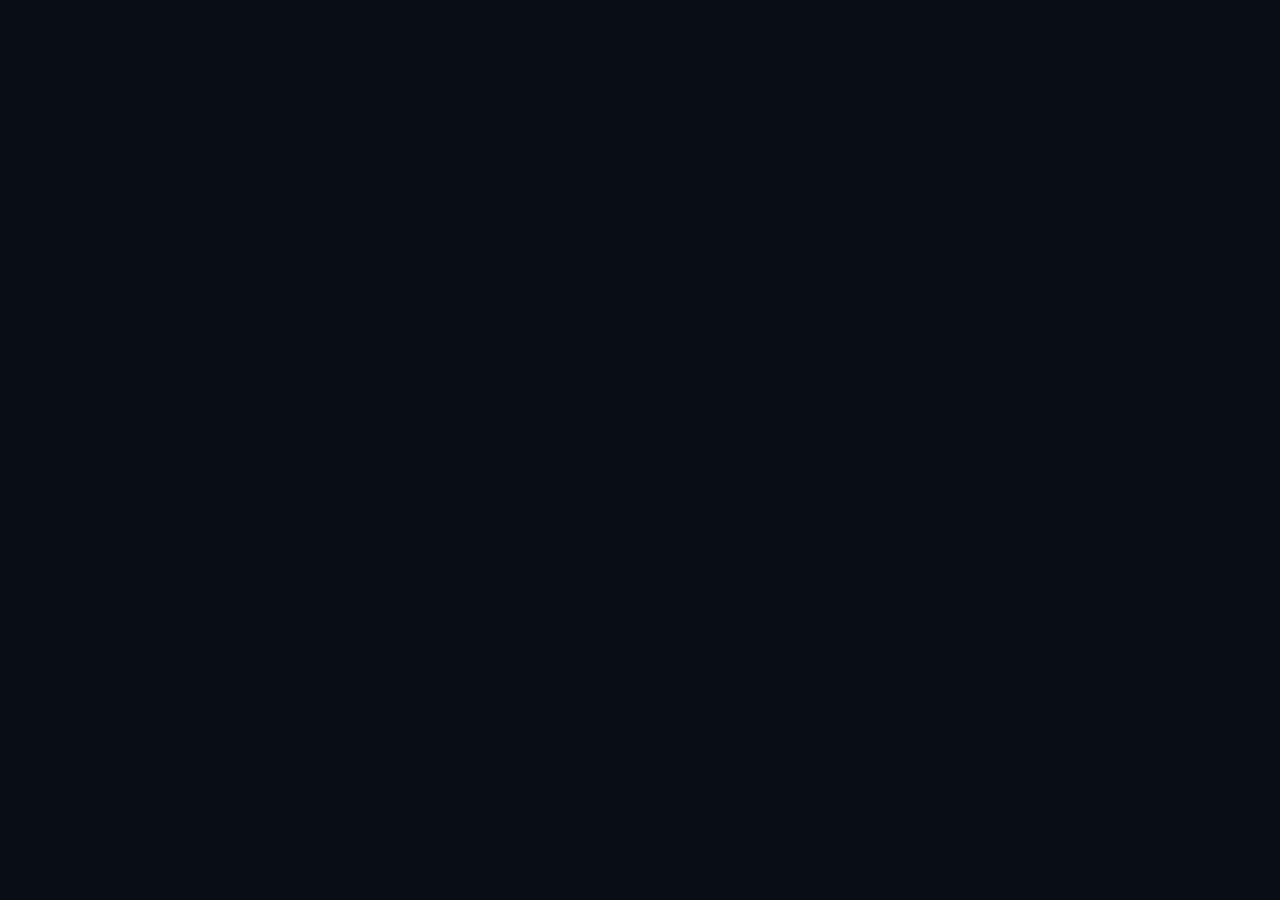
==== index.html @ 7461234a "Update index.html" ====
<!DOCTYPE html>
<html lang="id">
<head>
    <meta charset="UTF-8">
    <meta name="viewport" content="width=device-width, initial-scale=1.0">
    <title>Viralin - Marketplace & Solusi Kampanye UGC Kreator Terbaik</title>
    <style>
        :root {
            --primary: #7c3aed; /* Ungu elektrik Viralin */
            --accent: #ff007f; /* Pink neon Viralin */
            --dark: #090d16;
            --card-bg: #131a2c;
            --text-light: #f8fafc;
            --text-gray: #94a3b8;
            --success: #10b981;
        }

        * {
            margin: 0;
            padding: 0;
            box-sizing: border-box;
            font-family: 'Inter', system-ui, -apple-system, sans-serif;
            scroll-behavior: smooth;
        }

        body {
            background-color: var(--dark);
            color: var(--text-light);
            line-height: 1.6;
        }

        /* Navigasi */
        header {
            background: rgba(9, 13, 22, 0.9);
            padding: 20px 8%;
            display: flex;
            justify-content: space-between;
            align-items: center;
            border-bottom: 1px solid #1e293b;
            position: fixed;
            width: 100%;
            top: 0;
            z-index: 1000;
            backdrop-filter: blur(12px);
        }

        .logo {
            font-size: 26px;
            font-weight: 900;
            color: var(--text-light);
            text-decoration: none;
            letter-spacing: -0.5px;
        }

        .logo span { color: var(--accent); }

        .nav-links a {
            margin-left: 25px;
            text-decoration: none;
            color: var(--text-gray);
            font-weight: 600;
            transition: color 0.3s;
        }

        .nav-links a:hover { color: var(--accent); }

        .btn-nav {
            background: linear-gradient(45px, var(--primary), var(--accent));
            color: white !important;
            padding: 10px 24px;
            border-radius: 50px;
            cursor: pointer;
            border: none;
            font-weight: 700;
        }

        /* Hero Section */
        .hero {
            margin-top: 80px;
            padding: 140px 8% 80px;
            text-align: center;
            background: radial-gradient(circle at top, rgba(124, 58, 237, 0.15) 0%, rgba(9, 13, 22, 0) 60%);
        }

        .hero h1 {
            font-size: 52px;
            font-weight: 900;
            max-width: 900px;
            margin: 0 auto 25px;
            line-height: 1.15;
            letter-spacing: -1px;
        }

        .hero h1 span {
            background: linear-gradient(45px, #38bdf8, var(--accent));
            -webkit-background-clip: text;
            -webkit-text-fill-color: transparent;
        }

        .hero p {
            font-size: 19px;
            color: var(--text-gray);
            max-width: 650px;
            margin: 0 auto 40px;
        }

        .cta-group {
            display: flex;
            justify-content: center;
            gap: 20px;
        }

        .btn {
            display: inline-block;
            padding: 16px 38px;
            text-decoration: none;
            border-radius: 50px;
            font-weight: 700;
            transition: all 0.3s;
            cursor: pointer;
            border: none;
        }

        .btn-brand {
            background-color: transparent;
            color: white;
            border: 2px solid #334155;
        }

        .btn-creator {
            background: linear-gradient(45px, var(--primary), var(--accent));
            color: white;
        }

        .btn:hover { transform: translateY(-3px); opacity: 0.9; }

        /* Brand Landing Bar */
        .brand-landing {
            padding: 40px 8%;
            background: #070b12;
            text-align: center;
            border-bottom: 1px solid #1e293b;
        }

        .brand-landing p {
            font-size: 14px;
            color: var(--text-gray);
            text-transform: uppercase;
            letter-spacing: 2px;
            margin-bottom: 25px;
        }

        .brand-logos {
            display: flex;
            justify-content: center;
            align-items: center;
            gap: 50px;
            flex-wrap: wrap;
            opacity: 0.6;
        }

        .brand-logo-item {
            font-size: 20px;
            font-weight: 700;
            color: var(--text-light);
            letter-spacing: 1px;
        }

        /* Tata Kelola Dua Sisi (Gaya SatuHub) */
        .solutions {
            padding: 100px 8%;
            background: #0c1220;
        }

        .section-title {
            text-align: center;
            font-size: 36px;
            font-weight: 800;
            margin-bottom: 15px;
        }

        .section-subtitle {
            text-align: center;
            color: var(--text-gray);
            margin-bottom: 60px;
        }

        .grid-two-side {
            display: grid;
            grid-template-columns: repeat(auto-fit, minmax(400px, 1fr));
            gap: 40px;
            margin-bottom: 80px;
        }

        .side-card {
            padding: 45px;
            border-radius: 24px;
            background: var(--card-bg);
            border: 1px solid #1e293b;
        }

        .side-card.brand-side { border-top: 5px solid #38bdf8; }
        .side-card.creator-side { border-top: 5px solid var(--accent); }

        .side-card h3 { font-size: 24px; margin-bottom: 20px; }

        .side-card ul { list-style: none; margin-bottom: 35px; }

        .side-card ul li {
            margin-bottom: 15px;
            color: var(--text-gray);
            display: flex;
            align-items: center;
        }

        .side-card ul li::before {
            content: "✦";
            color: var(--accent);
            margin-right: 12px;
        }

        /* Brief UGC & Campaign Section */
        .campaign-grid {
            display: grid;
            grid-template-columns: repeat(auto-fit, minmax(320px, 1fr));
            gap: 30px;
        }

        .campaign-card {
            background: var(--card-bg);
            border: 1px solid #1e293b;
            border-radius: 20px;
            padding: 30px;
            position: relative;
            display: flex;
            flex-direction: column;
            justify-content: space-between;
        }

        .badge-status {
            position: absolute;
            top: 25px;
            right: 30px;
            background: rgba(16, 185, 129, 0.2);
            color: var(--success);
            padding: 4px 12px;
            border-radius: 20px;
            font-size: 12px;
            font-weight: 700;
        }

        .brand-name {
            color: #38bdf8;
            font-size: 14px;
            font-weight: 600;
            margin-bottom: 5px;
        }

        .campaign-title {
            font-size: 20px;
            font-weight: 700;
            margin-bottom: 20px;
        }

        .ugc-brief {
            background: #090d16;
            padding: 15px;
            border-radius: 12px;
            margin-bottom: 20px;
            border-left: 3px solid var(--primary);
        }

        .ugc-brief p { font-size: 13px; color: var(--text-gray); margin-bottom: 5px; }
        .ugc-brief strong { color: var(--text-light); font-size: 13px; }

        .campaign-info {
            border-top: 1px solid #1e293b;
            padding-top: 15px;
            margin-bottom: 20px;
        }

        .info-row {
            display: flex;
            justify-content: space-between;
            font-size: 14px;
            margin-bottom: 8px;
        }

        .info-row span:first-child { color: var(--text-gray); }
        .info-row span:last-child { font-weight: 600; }

        .reward { color: var(--accent); font-weight: 800 !important; }

        /* Pop-up Modal Gateway System */
        .modal-overlay {
            position: fixed;
            top: 0;
            left: 0;
            width: 100%;
            height: 100%;
            background: rgba(5, 7, 12, 0.85);
            backdrop-filter: blur(8px);
            display: none;
            justify-content: center;
            align-items: center;
            z-index: 2000;
        }

        .modal-box {
            background: var(--card-bg);
            border: 2px solid var(--primary);
            padding: 40px;
            border-radius: 24px;
            max-width: 450px;
            width: 90%;
            text-align: center;
            position: relative;
            animation: fadeIn 0.3s ease;
        }

        @keyframes fadeIn {
            from { transform: scale(0.9); opacity: 0; }
            to { transform: scale(1); opacity: 1; }
        }

        .close-modal {
            position: absolute;
            top: 15px;
            right: 20px;
            font-size: 28px;
            color: var(--text-gray);
            cursor: pointer;
        }

        .modal-box h3 { font-size: 24px; margin-bottom: 15px; }
        .modal-box p { color: var(--text-gray); margin-bottom: 30px; }

        .modal-options {
            display: flex;
            flex-direction: column;
            gap: 15px;
        }

        .opt-btn {
            padding: 14px;
            border-radius: 12px;
            font-weight: 700;
            text-decoration: none;
            display: block;
            transition: all 0.2s;
        }

        .opt-register { background: var(--primary); color: white; }
        .opt-login { background: transparent; color: white; border: 2px solid #334155; }
        .opt-register:hover { background: #6d28d9; }
        .opt-login:hover { background: #1e293b; }

        footer {
            background: var(--dark);
            color: var(--text-gray);
            text-align: center;
            padding: 40px 20px;
            font-size: 14px;
            border-top: 1px solid #1e293b;
        }

        footer p span { color: var(--accent); font-weight: bold; }
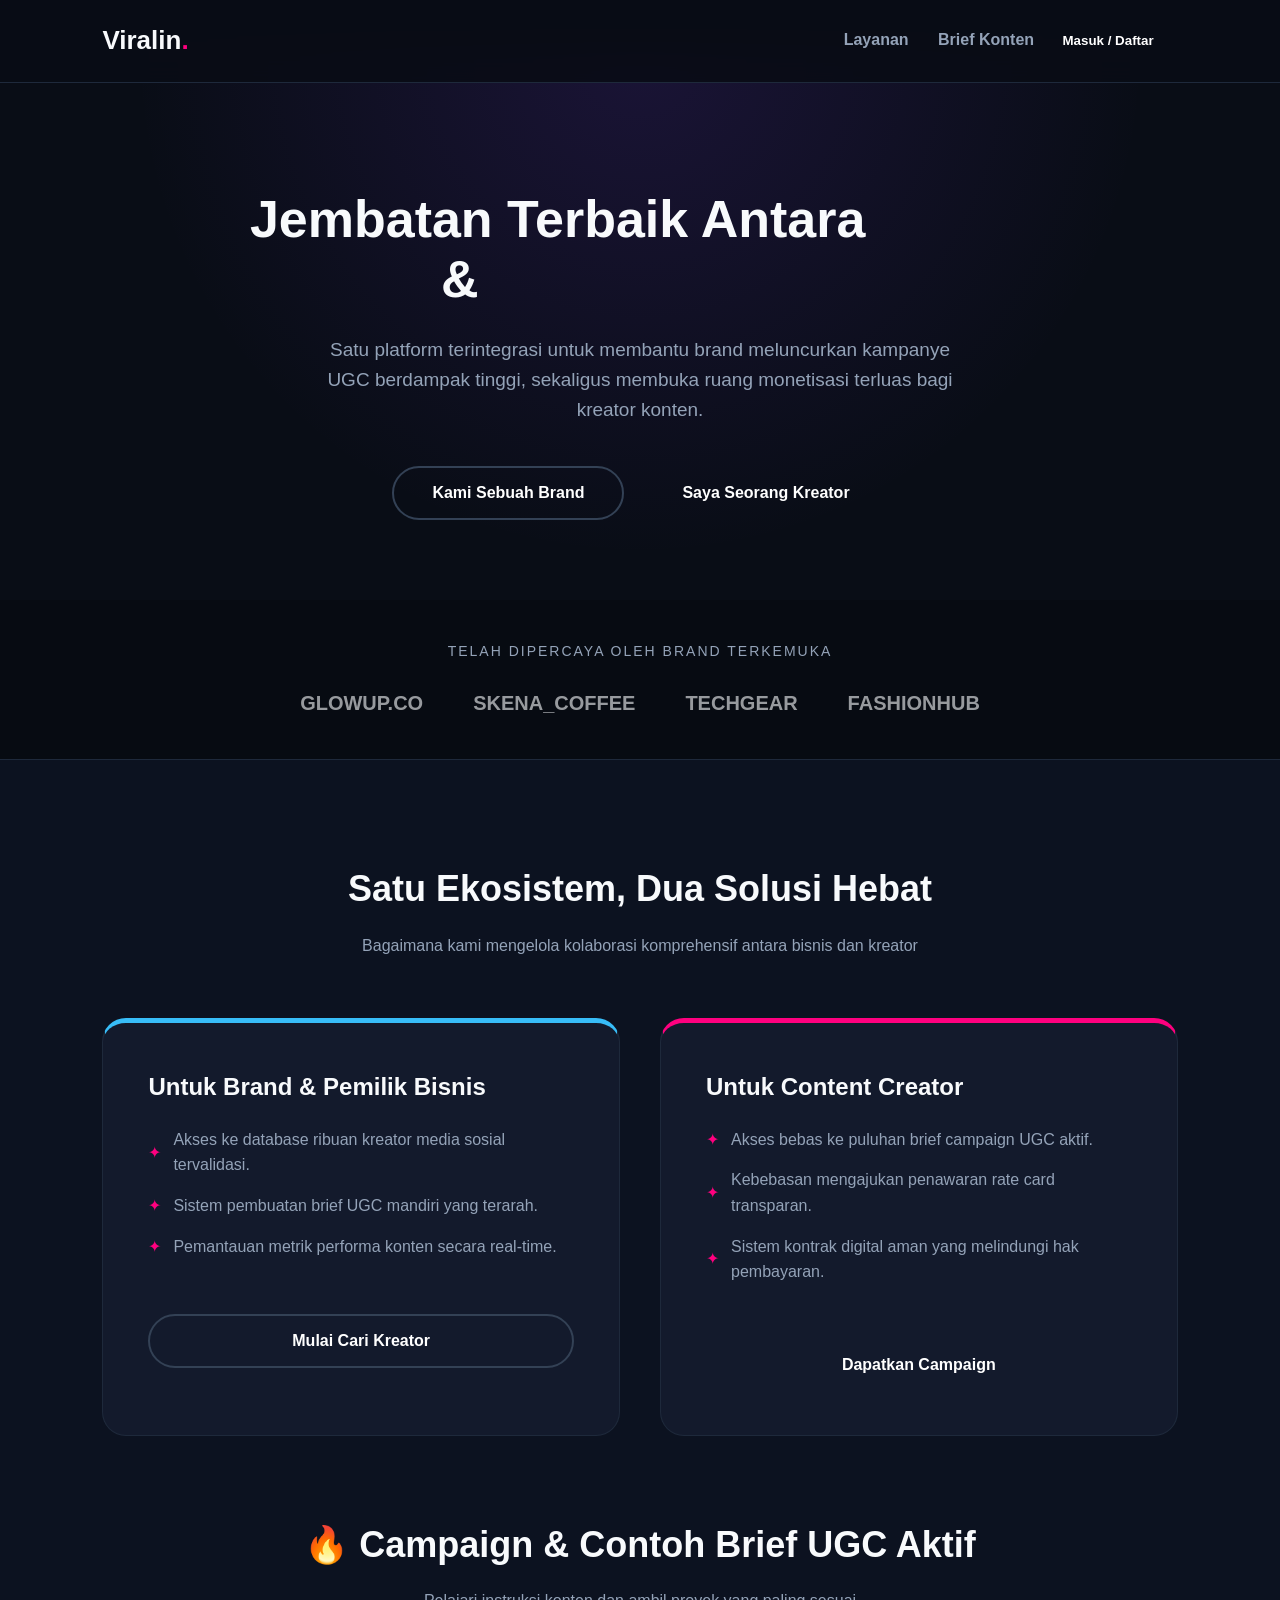
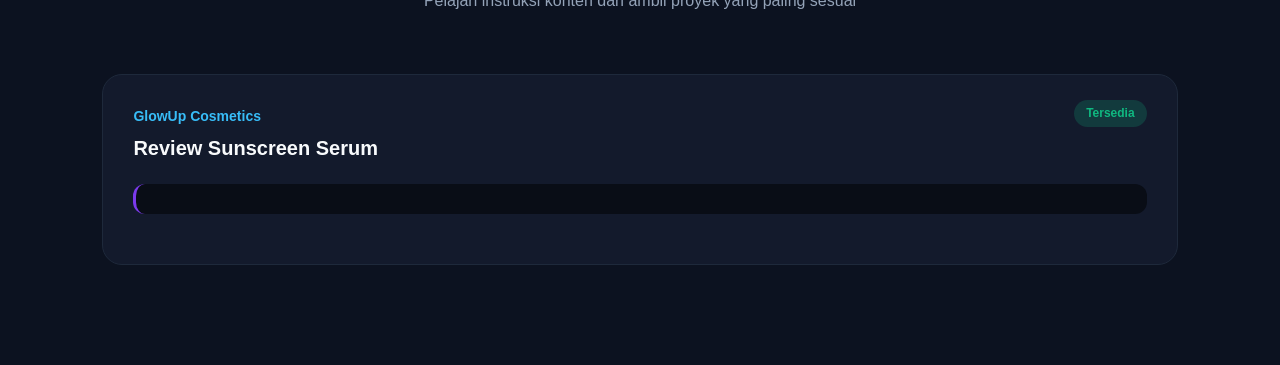
==== commit bbe62c5c: "Update index.html" ====
--- a/index.html
+++ b/index.html
@@ -3,365 +3,136 @@
 <head>
     <meta charset="UTF-8">
     <meta name="viewport" content="width=device-width, initial-scale=1.0">
-    <title>Viralin - Marketplace & Solusi Kampanye UGC Kreator Terbaik</title>
+    <title>Viralin - Jembatan Brand & Content Creator Terbesar</title>
     <style>
         :root {
-            --primary: #7c3aed; /* Ungu elektrik Viralin */
-            --accent: #ff007f; /* Pink neon Viralin */
+            --primary: #7c3aed;
+            --accent: #ff007f;
             --dark: #090d16;
             --card-bg: #131a2c;
             --text-light: #f8fafc;
             --text-gray: #94a3b8;
             --success: #10b981;
         }
-
-        * {
-            margin: 0;
-            padding: 0;
-            box-sizing: border-box;
-            font-family: 'Inter', system-ui, -apple-system, sans-serif;
-            scroll-behavior: smooth;
-        }
-
-        body {
-            background-color: var(--dark);
-            color: var(--text-light);
-            line-height: 1.6;
-        }
-
-        /* Navigasi */
-        header {
-            background: rgba(9, 13, 22, 0.9);
-            padding: 20px 8%;
-            display: flex;
-            justify-content: space-between;
-            align-items: center;
-            border-bottom: 1px solid #1e293b;
-            position: fixed;
-            width: 100%;
-            top: 0;
-            z-index: 1000;
-            backdrop-filter: blur(12px);
-        }
-
-        .logo {
-            font-size: 26px;
-            font-weight: 900;
-            color: var(--text-light);
-            text-decoration: none;
-            letter-spacing: -0.5px;
-        }
-
+        * { margin: 0; padding: 0; box-sizing: border-box; font-family: 'Inter', sans-serif; scroll-behavior: smooth; }
+        body { background-color: var(--dark); color: var(--text-light); line-height: 1.6; }
+        header { background: rgba(9, 13, 22, 0.9); padding: 20px 8%; display: flex; justify-content: space-between; align-items: center; border-bottom: 1px solid #1e293b; position: fixed; width: 100%; top: 0; z-index: 1000; backdrop-filter: blur(12px); }
+        .logo { font-size: 26px; font-weight: 900; color: var(--text-light); text-decoration: none; }
         .logo span { color: var(--accent); }
-
-        .nav-links a {
-            margin-left: 25px;
-            text-decoration: none;
-            color: var(--text-gray);
-            font-weight: 600;
-            transition: color 0.3s;
-        }
-
+        .nav-links a { margin-left: 25px; text-decoration: none; color: var(--text-gray); font-weight: 600; }
         .nav-links a:hover { color: var(--accent); }
-
-        .btn-nav {
-            background: linear-gradient(45px, var(--primary), var(--accent));
-            color: white !important;
-            padding: 10px 24px;
-            border-radius: 50px;
-            cursor: pointer;
-            border: none;
-            font-weight: 700;
-        }
-
-        /* Hero Section */
-        .hero {
-            margin-top: 80px;
-            padding: 140px 8% 80px;
-            text-align: center;
-            background: radial-gradient(circle at top, rgba(124, 58, 237, 0.15) 0%, rgba(9, 13, 22, 0) 60%);
-        }
-
-        .hero h1 {
-            font-size: 52px;
-            font-weight: 900;
-            max-width: 900px;
-            margin: 0 auto 25px;
-            line-height: 1.15;
-            letter-spacing: -1px;
-        }
-
-        .hero h1 span {
-            background: linear-gradient(45px, #38bdf8, var(--accent));
-            -webkit-background-clip: text;
-            -webkit-text-fill-color: transparent;
-        }
-
-        .hero p {
-            font-size: 19px;
-            color: var(--text-gray);
-            max-width: 650px;
-            margin: 0 auto 40px;
-        }
-
-        .cta-group {
-            display: flex;
-            justify-content: center;
-            gap: 20px;
-        }
-
-        .btn {
-            display: inline-block;
-            padding: 16px 38px;
-            text-decoration: none;
-            border-radius: 50px;
-            font-weight: 700;
-            transition: all 0.3s;
-            cursor: pointer;
-            border: none;
-        }
-
-        .btn-brand {
-            background-color: transparent;
-            color: white;
-            border: 2px solid #334155;
-        }
-
-        .btn-creator {
-            background: linear-gradient(45px, var(--primary), var(--accent));
-            color: white;
-        }
-
+        .btn-nav { background: linear-gradient(45px, var(--primary), var(--accent)); color: white; padding: 10px 24px; border-radius: 50px; cursor: pointer; border: none; font-weight: 700; }
+        .hero { padding: 140px 8% 80px; text-align: center; background: radial-gradient(circle at top, rgba(124, 58, 237, 0.15) 0%, rgba(9, 13, 22, 0) 60%); margin-top: 50px; }
+        .hero h1 { font-size: 52px; font-weight: 900; max-width: 900px; margin: 0 auto 25px; line-height: 1.15; }
+        .hero h1 span { background: linear-gradient(45px, #38bdf8, var(--accent)); -webkit-background-clip: text; -webkit-text-fill-color: transparent; }
+        .hero p { font-size: 19px; color: var(--text-gray); max-width: 650px; margin: 0 auto 40px; }
+        .cta-group { display: flex; justify-content: center; gap: 20px; }
+        .btn { display: inline-block; padding: 16px 38px; text-decoration: none; border-radius: 50px; font-weight: 700; transition: all 0.3s; cursor: pointer; border: none; font-size: 16px; }
+        .btn-brand { background-color: transparent; color: white; border: 2px solid #334155; }
+        .btn-creator { background: linear-gradient(45px, var(--primary), var(--accent)); color: white; }
         .btn:hover { transform: translateY(-3px); opacity: 0.9; }
-
-        /* Brand Landing Bar */
-        .brand-landing {
-            padding: 40px 8%;
-            background: #070b12;
-            text-align: center;
-            border-bottom: 1px solid #1e293b;
-        }
-
-        .brand-landing p {
-            font-size: 14px;
-            color: var(--text-gray);
-            text-transform: uppercase;
-            letter-spacing: 2px;
-            margin-bottom: 25px;
-        }
-
-        .brand-logos {
-            display: flex;
-            justify-content: center;
-            align-items: center;
-            gap: 50px;
-            flex-wrap: wrap;
-            opacity: 0.6;
-        }
-
-        .brand-logo-item {
-            font-size: 20px;
-            font-weight: 700;
-            color: var(--text-light);
-            letter-spacing: 1px;
-        }
-
-        /* Tata Kelola Dua Sisi (Gaya SatuHub) */
-        .solutions {
-            padding: 100px 8%;
-            background: #0c1220;
-        }
-
-        .section-title {
-            text-align: center;
-            font-size: 36px;
-            font-weight: 800;
-            margin-bottom: 15px;
-        }
-
-        .section-subtitle {
-            text-align: center;
-            color: var(--text-gray);
-            margin-bottom: 60px;
-        }
-
-        .grid-two-side {
-            display: grid;
-            grid-template-columns: repeat(auto-fit, minmax(400px, 1fr));
-            gap: 40px;
-            margin-bottom: 80px;
-        }
-
-        .side-card {
-            padding: 45px;
-            border-radius: 24px;
-            background: var(--card-bg);
-            border: 1px solid #1e293b;
-        }
-
+        .brand-landing { padding: 40px 8%; background: #070b12; text-align: center; border-bottom: 1px solid #1e293b; }
+        .brand-landing p { font-size: 14px; color: var(--text-gray); text-transform: uppercase; letter-spacing: 2px; margin-bottom: 25px; }
+        .brand-logos { display: flex; justify-content: center; gap: 50px; flex-wrap: wrap; opacity: 0.6; }
+        .brand-logo-item { font-size: 20px; font-weight: 700; color: var(--text-light); }
+        .solutions { padding: 100px 8%; background: #0c1220; }
+        .section-title { text-align: center; font-size: 36px; font-weight: 800; margin-bottom: 15px; }
+        .section-subtitle { text-align: center; color: var(--text-gray); margin-bottom: 60px; }
+        .grid-two-side { display: grid; grid-template-columns: repeat(auto-fit, minmax(400px, 1fr)); gap: 40px; margin-bottom: 80px; }
+        .side-card { padding: 45px; border-radius: 24px; background: var(--card-bg); border: 1px solid #1e293b; }
         .side-card.brand-side { border-top: 5px solid #38bdf8; }
         .side-card.creator-side { border-top: 5px solid var(--accent); }
-
         .side-card h3 { font-size: 24px; margin-bottom: 20px; }
-
         .side-card ul { list-style: none; margin-bottom: 35px; }
-
-        .side-card ul li {
-            margin-bottom: 15px;
-            color: var(--text-gray);
-            display: flex;
-            align-items: center;
-        }
-
-        .side-card ul li::before {
-            content: "✦";
-            color: var(--accent);
-            margin-right: 12px;
-        }
-
-        /* Brief UGC & Campaign Section */
-        .campaign-grid {
-            display: grid;
-            grid-template-columns: repeat(auto-fit, minmax(320px, 1fr));
-            gap: 30px;
-        }
-
-        .campaign-card {
-            background: var(--card-bg);
-            border: 1px solid #1e293b;
-            border-radius: 20px;
-            padding: 30px;
-            position: relative;
-            display: flex;
-            flex-direction: column;
-            justify-content: space-between;
-        }
-
-        .badge-status {
-            position: absolute;
-            top: 25px;
-            right: 30px;
-            background: rgba(16, 185, 129, 0.2);
-            color: var(--success);
-            padding: 4px 12px;
-            border-radius: 20px;
-            font-size: 12px;
-            font-weight: 700;
-        }
-
-        .brand-name {
-            color: #38bdf8;
-            font-size: 14px;
-            font-weight: 600;
-            margin-bottom: 5px;
-        }
-
-        .campaign-title {
-            font-size: 20px;
-            font-weight: 700;
-            margin-bottom: 20px;
-        }
-
-        .ugc-brief {
-            background: #090d16;
-            padding: 15px;
-            border-radius: 12px;
-            margin-bottom: 20px;
-            border-left: 3px solid var(--primary);
-        }
-
+        .side-card ul li { margin-bottom: 15px; color: var(--text-gray); display: flex; align-items: center; }
+        .side-card ul li::before { content: "✦"; color: var(--accent); margin-right: 12px; }
+        .campaign-grid { display: grid; grid-template-columns: repeat(auto-fit, minmax(320px, 1fr)); gap: 30px; }
+        .campaign-card { background: var(--card-bg); border: 1px solid #1e293b; border-radius: 20px; padding: 30px; position: relative; display: flex; flex-direction: column; justify-content: space-between; }
+        .badge-status { position: absolute; top: 25px; right: 30px; background: rgba(16, 185, 129, 0.2); color: var(--success); padding: 4px 12px; border-radius: 20px; font-size: 12px; font-weight: 700; }
+        .brand-name { color: #38bdf8; font-size: 14px; font-weight: 600; margin-bottom: 5px; }
+        .campaign-title { font-size: 20px; font-weight: 700; margin-bottom: 20px; }
+        .ugc-brief { background: #090d16; padding: 15px; border-radius: 12px; margin-bottom: 20px; border-left: 3px solid var(--primary); }
         .ugc-brief p { font-size: 13px; color: var(--text-gray); margin-bottom: 5px; }
         .ugc-brief strong { color: var(--text-light); font-size: 13px; }
-
-        .campaign-info {
-            border-top: 1px solid #1e293b;
-            padding-top: 15px;
-            margin-bottom: 20px;
-        }
-
-        .info-row {
-            display: flex;
-            justify-content: space-between;
-            font-size: 14px;
-            margin-bottom: 8px;
-        }
-
+        .campaign-info { border-top: 1px solid #1e293b; padding-top: 15px; margin-bottom: 20px; }
+        .info-row { display: flex; justify-content: space-between; font-size: 14px; margin-bottom: 8px; }
         .info-row span:first-child { color: var(--text-gray); }
         .info-row span:last-child { font-weight: 600; }
-
         .reward { color: var(--accent); font-weight: 800 !important; }
-
-        /* Pop-up Modal Gateway System */
-        .modal-overlay {
-            position: fixed;
-            top: 0;
-            left: 0;
-            width: 100%;
-            height: 100%;
-            background: rgba(5, 7, 12, 0.85);
-            backdrop-filter: blur(8px);
-            display: none;
-            justify-content: center;
-            align-items: center;
-            z-index: 2000;
-        }
-
-        .modal-box {
-            background: var(--card-bg);
-            border: 2px solid var(--primary);
-            padding: 40px;
-            border-radius: 24px;
-            max-width: 450px;
-            width: 90%;
-            text-align: center;
-            position: relative;
-            animation: fadeIn 0.3s ease;
-        }
-
-        @keyframes fadeIn {
-            from { transform: scale(0.9); opacity: 0; }
-            to { transform: scale(1); opacity: 1; }
-        }
-
-        .close-modal {
-            position: absolute;
-            top: 15px;
-            right: 20px;
-            font-size: 28px;
-            color: var(--text-gray);
-            cursor: pointer;
-        }
-
+        .modal-overlay { position: fixed; top: 0; left: 0; width: 100%; height: 100%; background: rgba(5, 7, 12, 0.85); backdrop-filter: blur(8px); display: none; justify-content: center; align-items: center; z-index: 2000; }
+        .modal-box { background: var(--card-bg); border: 2px solid var(--primary); padding: 40px; border-radius: 24px; max-width: 450px; width: 90%; text-align: center; position: relative; }
+        .close-modal { position: absolute; top: 15px; right: 20px; font-size: 28px; color: var(--text-gray); cursor: pointer; }
         .modal-box h3 { font-size: 24px; margin-bottom: 15px; }
         .modal-box p { color: var(--text-gray); margin-bottom: 30px; }
-
-        .modal-options {
-            display: flex;
-            flex-direction: column;
-            gap: 15px;
-        }
-
-        .opt-btn {
-            padding: 14px;
-            border-radius: 12px;
-            font-weight: 700;
-            text-decoration: none;
-            display: block;
-            transition: all 0.2s;
-        }
-
+        .modal-options { display: flex; flex-direction: column; gap: 15px; }
+        .opt-btn { padding: 14px; border-radius: 12px; font-weight: 700; text-decoration: none; display: block; text-align: center; }
         .opt-register { background: var(--primary); color: white; }
         .opt-login { background: transparent; color: white; border: 2px solid #334155; }
-        .opt-register:hover { background: #6d28d9; }
-        .opt-login:hover { background: #1e293b; }
+        footer { background: var(--dark); color: var(--text-gray); text-align: center; padding: 40px 20px; font-size: 14px; border-top: 1px solid #1e293b; }
+        footer p span { color: var(--accent); font-weight: bold; }
+        @media (max-width: 768px) { .nav-links { display: none; } .hero h1 { font-size: 34px; } .grid-two-side { grid-template-columns: 1fr; } }
+    </style>
+</head>
+<body>
 
-        footer {
-            background: var(--dark);
-            color: var(--text-gray);
-            text-align: center;
-            padding: 40px 20px;
-            font-size: 14px;
-            border-top: 1px solid #1e293b;
-        }
+    <header>
+        <a href="#" class="logo">Viralin<span>.</span></a>
+        <nav class="nav-links">
+            <a href="#solusi">Layanan</a>
+            <a href="#campaign">Brief Konten</a>
+            <button class="btn-nav" onclick="openGate('Pengguna')">Masuk / Daftar</button>
+        </nav>
+    </header>
 
-        footer p span { color: var(--accent); font-weight: bold; }
+    <section class="hero">
+        <h1>Jembatan Terbaik Antara <span>Brand Hebat</span> & <span>Kreator Konten Viral</span></h1>
+        <p>Satu platform terintegrasi untuk membantu brand meluncurkan kampanye UGC berdampak tinggi, sekaligus membuka ruang monetisasi terluas bagi kreator konten.</p>
+        <div class="cta-group">
+            <button class="btn btn-brand" onclick="openGate('Brand')">Kami Sebuah Brand</button>
+            <button class="btn btn-creator" onclick="openGate('Kreator')">Saya Seorang Kreator</button>
+        </div>
+    </section>
+
+    <section class="brand-landing">
+        <p>Telah Dipercaya oleh Brand Terkemuka</p>
+        <div class="brand-logos">
+            <div class="brand-logo-item">GLOWUP.CO</div>
+            <div class="brand-logo-item">SKENA_COFFEE</div>
+            <div class="brand-logo-item">TECHGEAR</div>
+            <div class="brand-logo-item">FASHIONHUB</div>
+        </div>
+    </section>
+
+    <section class="solutions" id="solusi">
+        <h2 class="section-title">Satu Ekosistem, Dua Solusi Hebat</h2>
+        <p class="section-subtitle">Bagaimana kami mengelola kolaborasi komprehensif antara bisnis dan kreator</p>
+        <div class="grid-two-side">
+            <div class="side-card brand-side">
+                <h3>Untuk Brand & Pemilik Bisnis</h3>
+                <ul>
+                    <li>Akses ke database ribuan kreator media sosial tervalidasi.</li>
+                    <li>Sistem pembuatan brief UGC mandiri yang terarah.</li>
+                    <li>Pemantauan metrik performa konten secara real-time.</li>
+                </ul>
+                <button class="btn btn-brand" style="width:100%; margin-top:20px;" onclick="openGate('Brand')">Mulai Cari Kreator</button>
+            </div>
+            <div class="side-card creator-side">
+                <h3>Untuk Content Creator</h3>
+                <ul>
+                    <li>Akses bebas ke puluhan brief campaign UGC aktif.</li>
+                    <li>Kebebasan mengajukan penawaran rate card transparan.</li>
+                    <li>Sistem kontrak digital aman yang melindungi hak pembayaran.</li>
+                </ul>
+                <button class="btn btn-creator" style="width:100%; margin-top:20px;" onclick="openGate('Kreator')">Dapatkan Campaign</button>
+            </div>
+        </div>
+
+        <h2 class="section-title" id="campaign">🔥 Campaign & Contoh Brief UGC Aktif</h2>
+        <p class="section-subtitle">Pelajari instruksi konten dan ambil proyek yang paling sesuai</p>
+        <div class="campaign-grid">
+            <div class="campaign-card">
+                <div>
+                    <span class="badge-status">Tersedia</span>
+                    <p class="brand-name">GlowUp Cosmetics</p>
+                    <h3 class="campaign-title">Review Sunscreen Serum</h3>
+                    <div class="ugc-brief">
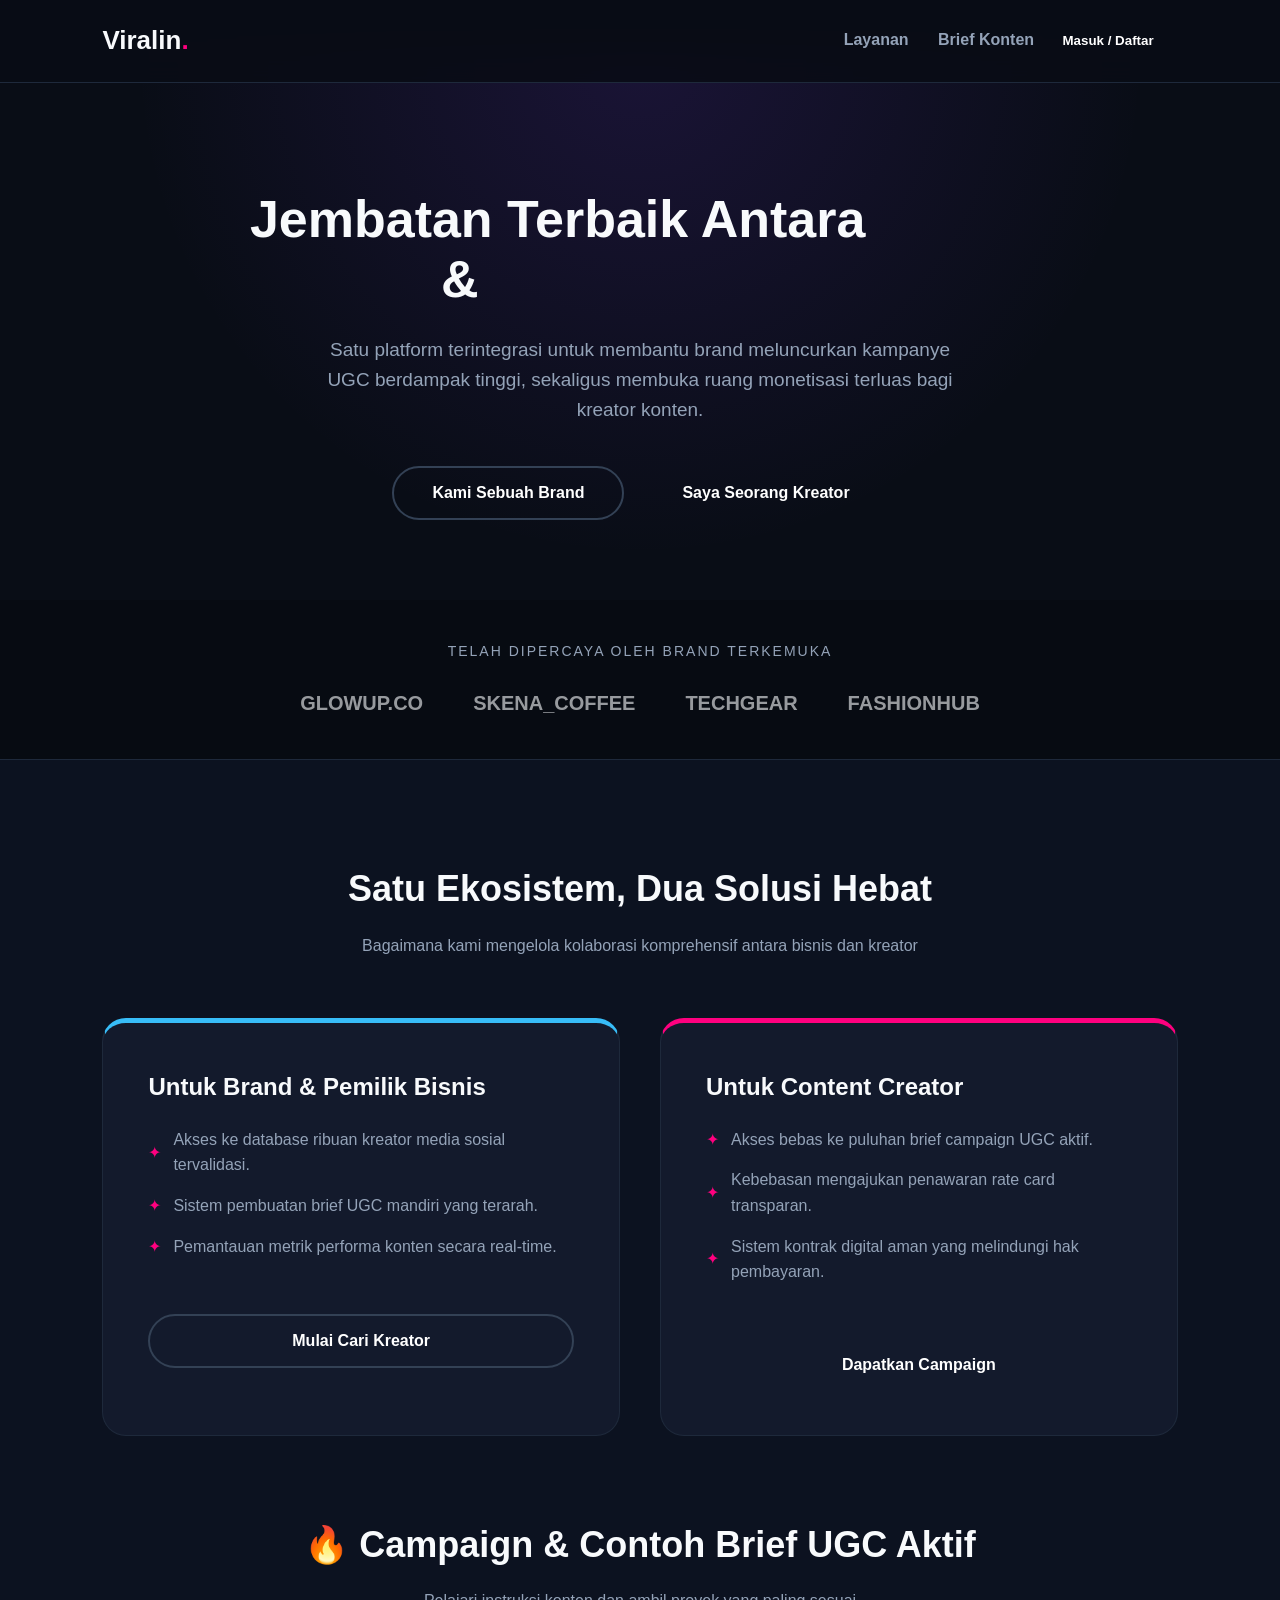
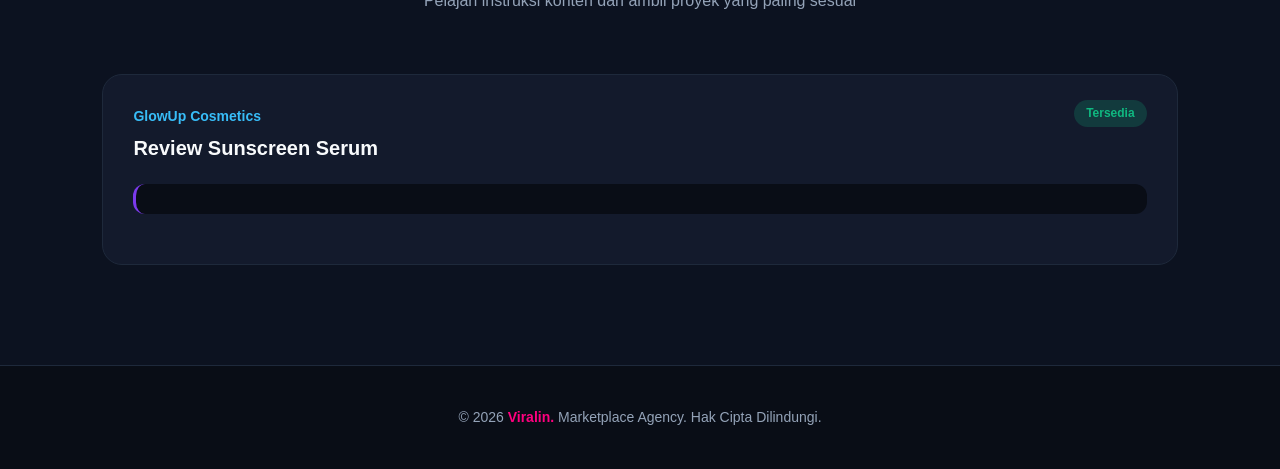
==== commit d479a83c: "Update index.html" ====
--- a/index.html
+++ b/index.html
@@ -3,7 +3,7 @@
 <head>
     <meta charset="UTF-8">
     <meta name="viewport" content="width=device-width, initial-scale=1.0">
-    <title>Viralin - Jembatan Brand & Content Creator Terbesar</title>
+    <title>Tentang Kami</title>
     <style>
         :root {
             --primary: #7c3aed;
@@ -136,3 +136,16 @@
                     <p class="brand-name">GlowUp Cosmetics</p>
                     <h3 class="campaign-title">Review Sunscreen Serum</h3>
                     <div class="ugc-brief">
+    <!-- ... batas akhir konten atau section campaign Anda di atas ... -->
+    </section>
+
+    <!-- Tempelkan Kode Footer Hak Cipta Tepat Di Sini -->
+    <footer>
+        <p>&copy; 2026 <span>Viralin.</span> Marketplace Agency. Hak Cipta Dilindungi.</p>
+    </footer>
+
+    <!-- Bagian paling bawah file sebelum penutup body -->
+    <script src="js/script.js"></script>
+</body>
+</html>
+         
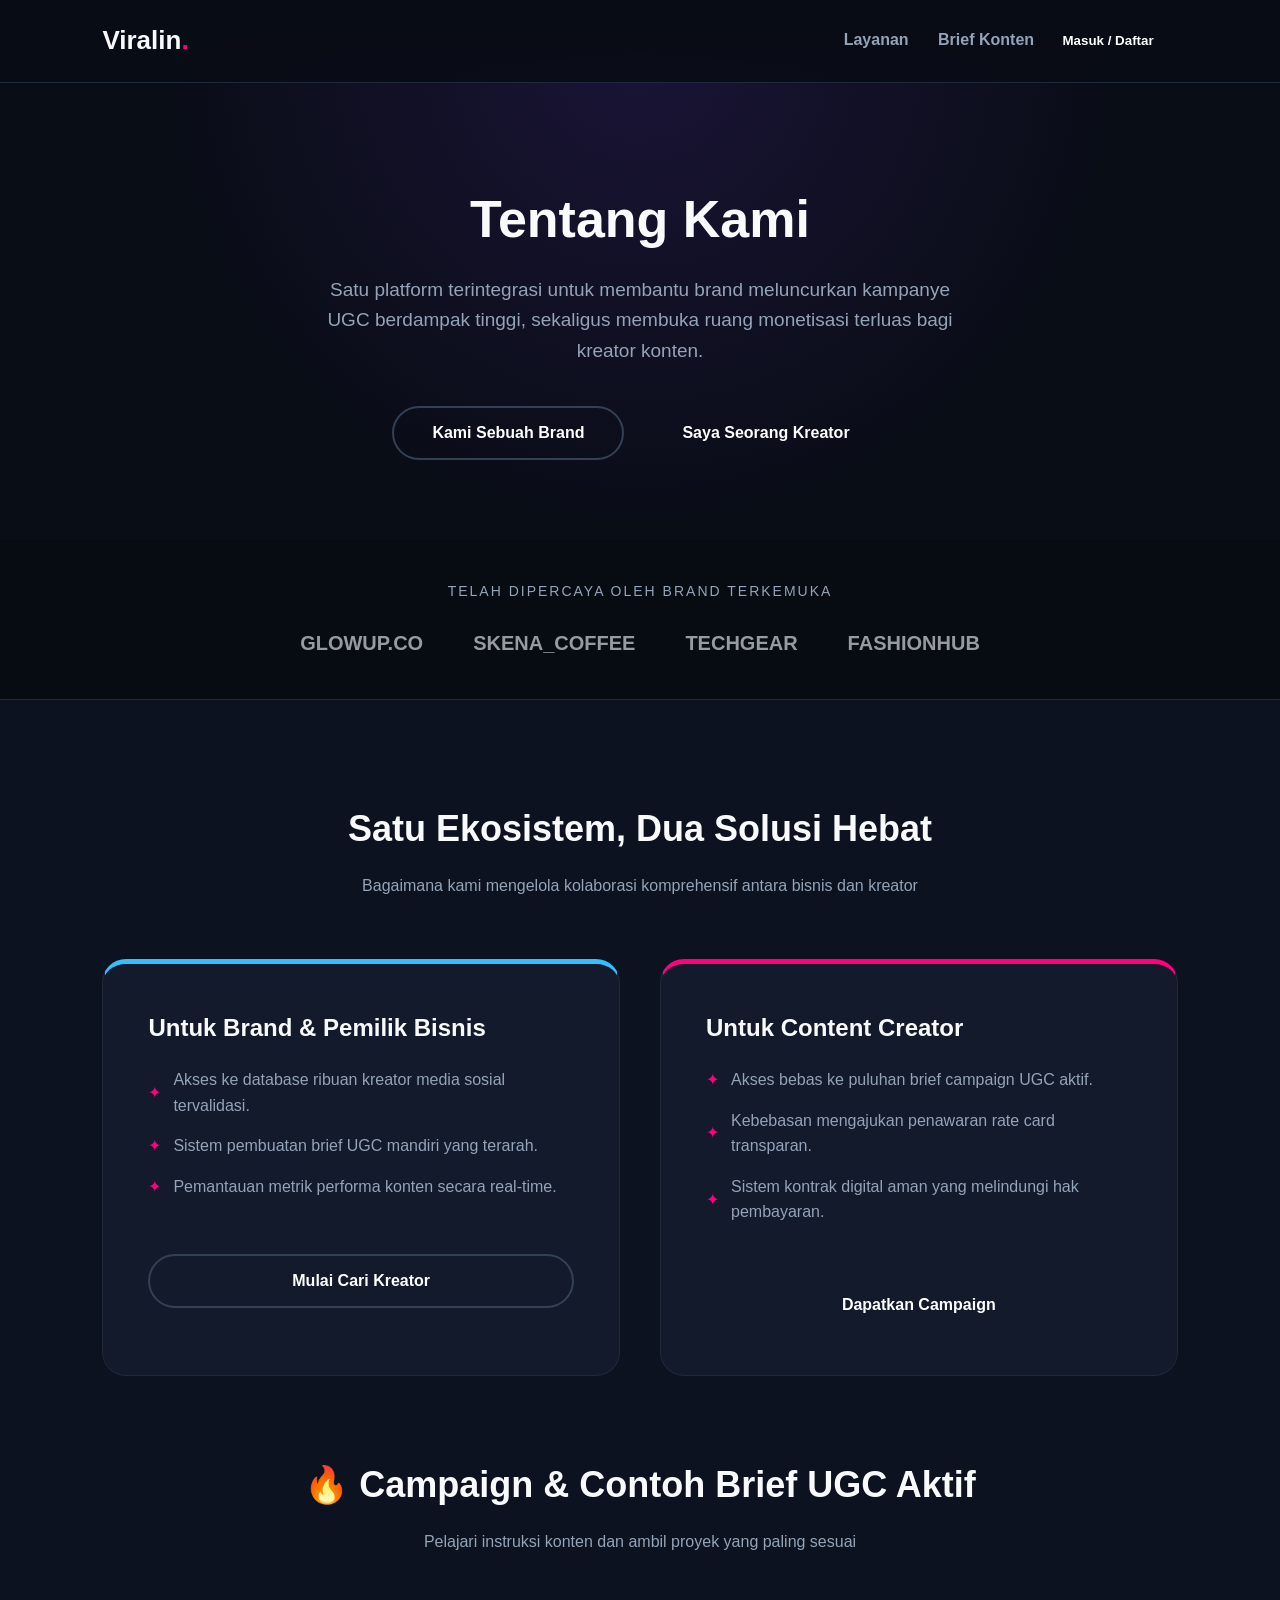
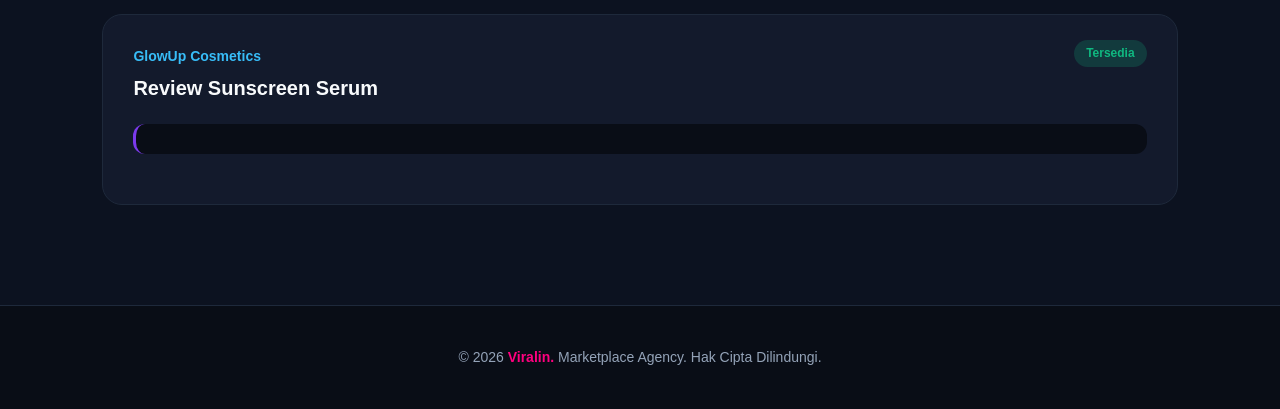
==== commit b2bbccb7: "Update index.html" ====
--- a/index.html
+++ b/index.html
@@ -85,7 +85,7 @@
     </header>
 
     <section class="hero">
-        <h1>Jembatan Terbaik Antara <span>Brand Hebat</span> & <span>Kreator Konten Viral</span></h1>
+        <h1>Tentang Kami</h1>
         <p>Satu platform terintegrasi untuk membantu brand meluncurkan kampanye UGC berdampak tinggi, sekaligus membuka ruang monetisasi terluas bagi kreator konten.</p>
         <div class="cta-group">
             <button class="btn btn-brand" onclick="openGate('Brand')">Kami Sebuah Brand</button>
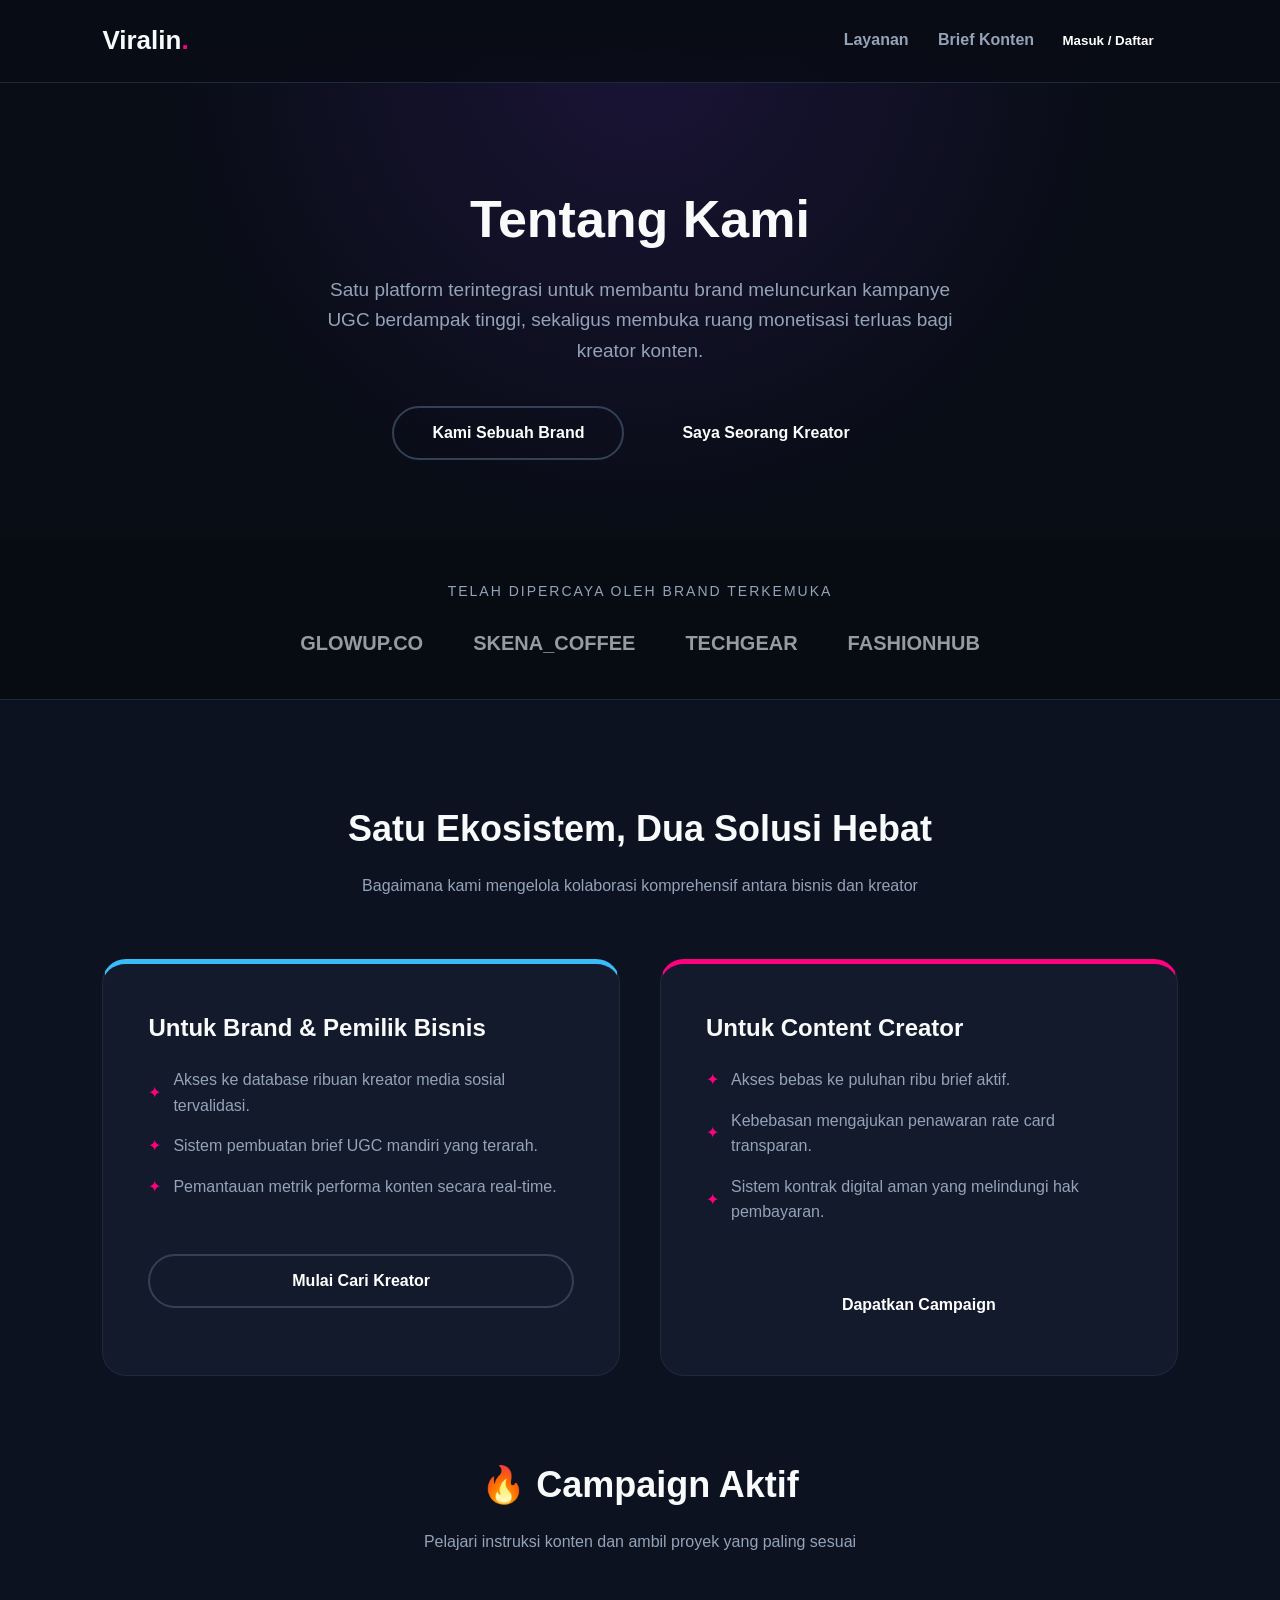
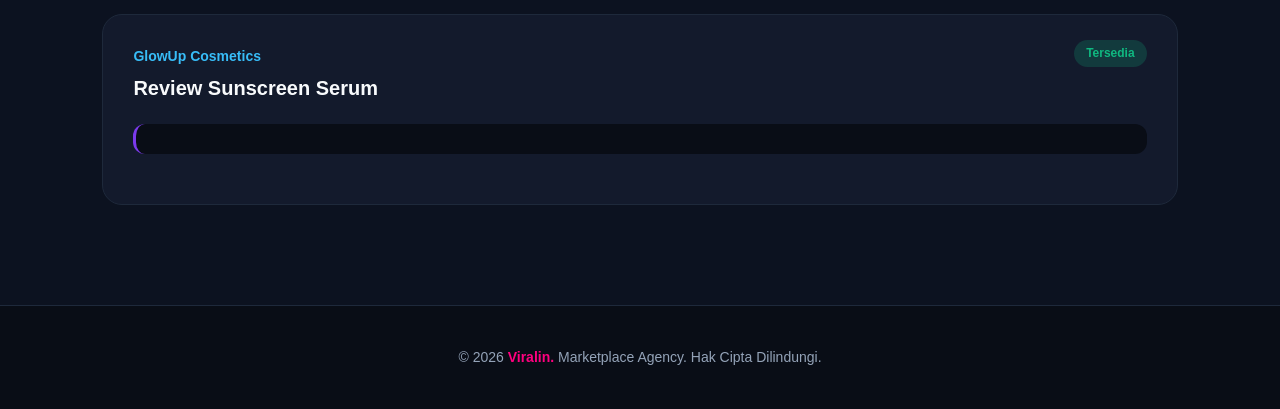
==== commit a3edd51a: "Update index.html" ====
--- a/index.html
+++ b/index.html
@@ -119,7 +119,7 @@
             <div class="side-card creator-side">
                 <h3>Untuk Content Creator</h3>
                 <ul>
-                    <li>Akses bebas ke puluhan brief campaign UGC aktif.</li>
+                    <li>Akses bebas ke puluhan ribu brief aktif.</li>
                     <li>Kebebasan mengajukan penawaran rate card transparan.</li>
                     <li>Sistem kontrak digital aman yang melindungi hak pembayaran.</li>
                 </ul>
@@ -127,7 +127,7 @@
             </div>
         </div>
 
-        <h2 class="section-title" id="campaign">🔥 Campaign & Contoh Brief UGC Aktif</h2>
+        <h2 class="section-title" id="campaign">🔥 Campaign Aktif</h2>
         <p class="section-subtitle">Pelajari instruksi konten dan ambil proyek yang paling sesuai</p>
         <div class="campaign-grid">
             <div class="campaign-card">
